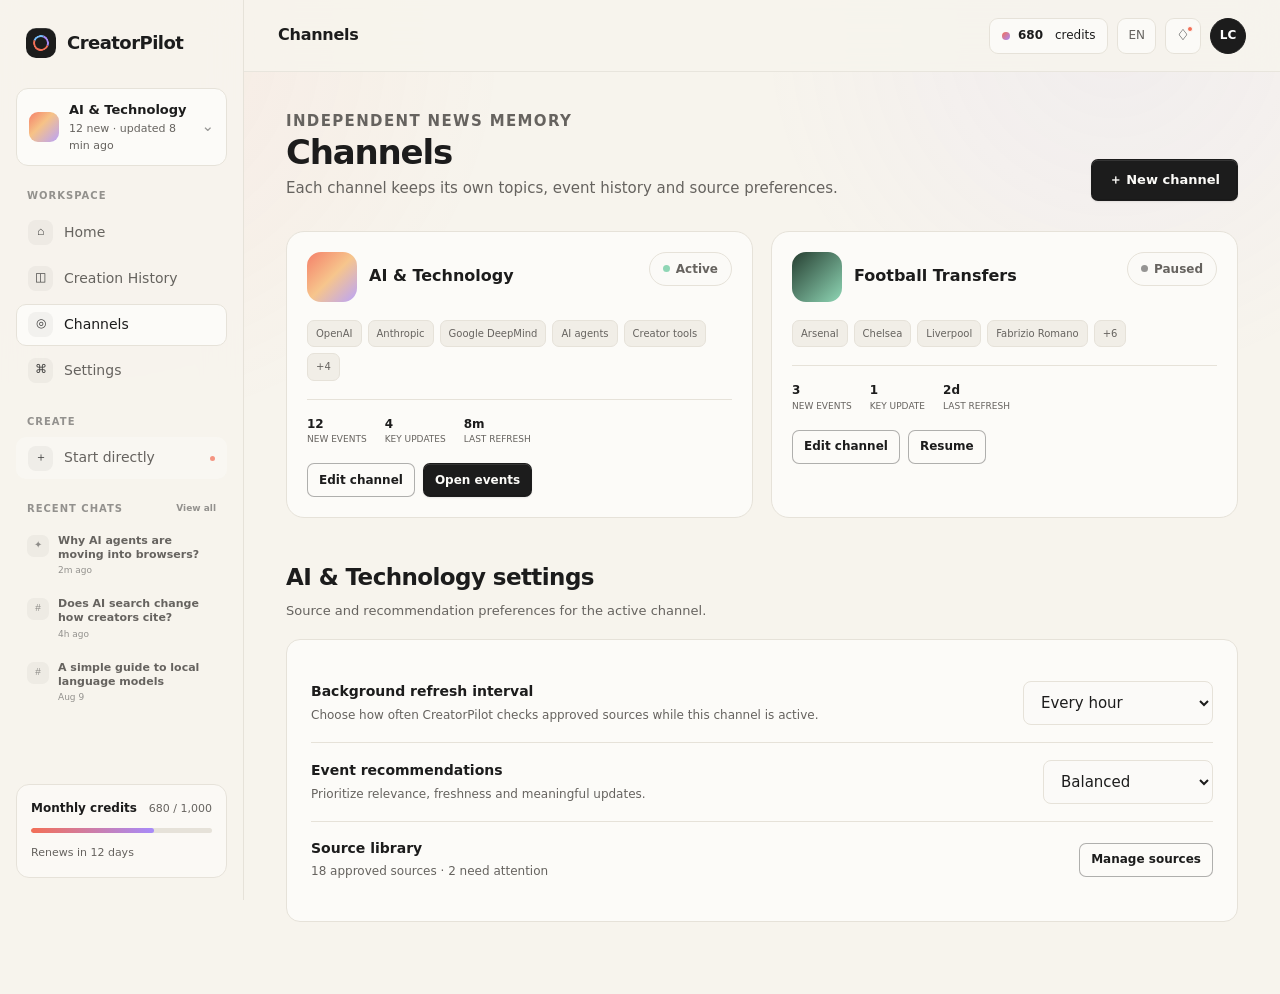
==== channels.html @ 2d54c9e5 "Publish CreatorPilot prototype" ====
<!doctype html>
<html lang="en">
<head>
  <meta charset="utf-8">
  <meta name="viewport" content="width=device-width, initial-scale=1">
  <title>Channels · CreatorPilot</title>
  <link rel="stylesheet" href="styles.css">
</head>
<body>
  <div class="app-shell" data-page="channels">
    <aside id="sidebar"></aside>
    <div class="main-shell">
      <header id="topbar"></header>
      <main class="page narrow">
        <div class="page-heading">
          <div><p class="eyebrow">Independent news memory</p><h2>Channels</h2><p>Each channel keeps its own topics, event history and source preferences.</p></div>
          <div class="actions"><button class="btn btn-primary" data-toast="New channel setup opened">＋ New channel</button></div>
        </div>
        <section class="grid grid-2">
          <article class="card card-solid card-lg channel-card">
            <div class="channel-head"><div class="channel-identity"><span class="channel-art"></span><div><h3>AI & Technology</h3></div></div><span class="badge mint channel-status">Active</span></div>
            <div class="keyword-list"><span class="keyword">OpenAI</span><span class="keyword">Anthropic</span><span class="keyword">Google DeepMind</span><span class="keyword">AI agents</span><span class="keyword">Creator tools</span><span class="keyword">+4</span></div>
            <div class="channel-stats"><div><strong>12</strong><span>NEW EVENTS</span></div><div><strong>4</strong><span>KEY UPDATES</span></div><div><strong>8m</strong><span>LAST REFRESH</span></div></div>
            <div class="row" style="gap:8px;margin-top:16px"><button class="btn btn-secondary btn-sm" data-toast="Channel editor opened">Edit channel</button><a class="btn btn-primary btn-sm" href="events.html">Open events</a></div>
          </article>
          <article class="card card-solid card-lg channel-card">
            <div class="channel-head"><div class="channel-identity"><span class="channel-art football"></span><div><h3>Football Transfers</h3></div></div><span class="badge channel-status">Paused</span></div>
            <div class="keyword-list"><span class="keyword">Arsenal</span><span class="keyword">Chelsea</span><span class="keyword">Liverpool</span><span class="keyword">Fabrizio Romano</span><span class="keyword">+6</span></div>
            <div class="channel-stats"><div><strong>3</strong><span>NEW EVENTS</span></div><div><strong>1</strong><span>KEY UPDATE</span></div><div><strong>2d</strong><span>LAST REFRESH</span></div></div>
            <div class="row" style="gap:8px;margin-top:16px"><button class="btn btn-secondary btn-sm" data-toast="Channel editor opened">Edit channel</button><button class="btn btn-secondary btn-sm" data-toast="Channel resumed">Resume</button></div>
          </article>
        </section>

        <div class="section-head"><div><h3>AI & Technology settings</h3><p>Source and recommendation preferences for the active channel.</p></div></div>
        <section class="card card-solid card-pad">
          <div class="setting-row"><div class="setting-copy"><strong>Background refresh interval</strong><span>Choose how often CreatorPilot checks approved sources while this channel is active.</span></div><select class="select" style="width:190px" aria-label="Background refresh interval"><option>Every 15 minutes</option><option>Every 30 minutes</option><option selected>Every hour</option><option>Every 3 hours</option><option>Once a day</option><option>Off</option></select></div>
          <div class="setting-row"><div class="setting-copy"><strong>Event recommendations</strong><span>Prioritize relevance, freshness and meaningful updates.</span></div><select class="select" style="width:170px"><option>Balanced</option><option>Freshest first</option><option>Closest match</option></select></div>
          <div class="setting-row"><div class="setting-copy"><strong>Source library</strong><span>18 approved sources · 2 need attention</span></div><button class="btn btn-secondary btn-sm" data-toast="Source library opened">Manage sources</button></div>
        </section>
      </main>
    </div>
  </div>
  <script src="app.js"></script>
</body>
</html>
---- styles.css ----
:root {
  --canvas: #f7f4ed;
  --surface: #fcfbf8;
  --surface-soft: #f1eee7;
  --ink: #1c1c1c;
  --ink-strong: rgba(28, 28, 28, 0.83);
  --ink-muted: #66635f;
  --ink-faint: rgba(28, 28, 28, 0.46);
  --line: #e6e2d9;
  --line-strong: rgba(28, 28, 28, 0.34);
  --coral: #f36f56;
  --coral-soft: #fbe1d9;
  --peach: #f5b66e;
  --lilac: #a78bfa;
  --sky: #77bdfb;
  --mint: #8fd6b5;
  --amber: #e9a23b;
  --danger: #d95555;
  --sidebar: 244px;
  --topbar: 72px;
  --shadow-product: 0 24px 80px rgba(28, 28, 28, 0.08);
  --shadow-float: 0 12px 36px rgba(28, 28, 28, 0.1);
  --font-sans: Manrope, Inter, "Noto Sans SC", "PingFang SC", "Microsoft YaHei", system-ui, sans-serif;
  --font-mono: "IBM Plex Mono", "SFMono-Regular", Consolas, monospace;
}

* { box-sizing: border-box; }

html { min-width: 1100px; background: var(--canvas); }

body {
  margin: 0;
  color: var(--ink);
  background:
    radial-gradient(circle at 9% 4%, rgba(243, 111, 86, 0.07), transparent 26%),
    radial-gradient(circle at 87% 3%, rgba(167, 139, 250, 0.07), transparent 24%),
    var(--canvas);
  font-family: var(--font-sans);
  font-size: 15px;
  line-height: 1.55;
  -webkit-font-smoothing: antialiased;
}

a { color: inherit; text-decoration: none; }
button, input, textarea, select { font: inherit; }
button, a, [role="button"] { -webkit-tap-highlight-color: transparent; }
button { color: inherit; }

:focus-visible {
  outline: none;
  box-shadow: 0 0 0 3px rgba(119, 189, 251, 0.35) !important;
}

.app-shell { min-height: 100vh; }

.sidebar {
  position: fixed;
  inset: 0 auto 0 0;
  z-index: 30;
  width: var(--sidebar);
  padding: 22px 16px;
  border-right: 1px solid var(--line);
  background: rgba(247, 244, 237, 0.93);
  backdrop-filter: blur(18px);
}

.brand {
  display: flex;
  align-items: center;
  gap: 11px;
  height: 42px;
  padding: 0 10px;
  font-size: 18px;
  font-weight: 700;
  letter-spacing: -0.03em;
}

.brand-mark {
  position: relative;
  display: grid;
  width: 30px;
  height: 30px;
  place-items: center;
  overflow: hidden;
  border-radius: 10px;
  color: #fff;
  background: var(--ink);
  box-shadow: inset 0 0.5px 0 rgba(255,255,255,.28);
}

.brand-mark::after {
  content: "";
  width: 12px;
  height: 12px;
  border: 2px solid var(--coral);
  border-top-color: var(--sky);
  border-right-color: var(--lilac);
  border-radius: 50%;
  transform: rotate(-24deg);
}

.workspace-switcher {
  display: flex;
  align-items: center;
  gap: 10px;
  width: 100%;
  margin: 24px 0 18px;
  padding: 11px 12px;
  border: 1px solid var(--line);
  border-radius: 12px;
  background: var(--surface);
  cursor: pointer;
  text-align: left;
}

.workspace-dot {
  width: 30px;
  height: 30px;
  border-radius: 9px;
  background:
    linear-gradient(135deg, rgba(243,111,86,.88), rgba(245,182,110,.82) 42%, rgba(167,139,250,.8));
}

.workspace-copy { min-width: 0; flex: 1; }
.workspace-copy strong, .workspace-copy span { display: block; }
.workspace-copy strong { font-size: 13px; font-weight: 650; }
.workspace-copy span { color: var(--ink-muted); font-size: 11px; }

.nav-label {
  margin: 22px 11px 8px;
  color: var(--ink-faint);
  font-size: 10px;
  font-weight: 700;
  letter-spacing: .1em;
  text-transform: uppercase;
}

.nav-label-row { display: flex; align-items: center; justify-content: space-between; gap: 8px; }
.nav-label-row a { color: var(--ink-faint); font-size: 9px; font-weight: 650; letter-spacing: 0; text-transform: none; }
.nav-label-row a:hover { color: var(--ink); }

.nav-list { display: grid; gap: 4px; }

.nav-item {
  display: flex;
  align-items: center;
  gap: 11px;
  min-height: 42px;
  padding: 0 11px;
  border: 1px solid transparent;
  border-radius: 10px;
  color: var(--ink-muted);
  font-size: 14px;
  font-weight: 520;
  transition: 140ms ease;
}

.nav-item:hover { color: var(--ink); background: rgba(28,28,28,.035); }
.nav-item.active { color: var(--ink); border-color: var(--line); background: var(--surface); }
.nav-item.pinned-create { position: relative; background: rgba(252,251,248,.5); }
.nav-item.pinned-create::after { content: ""; position: absolute; right: 11px; width: 5px; height: 5px; border-radius: 50%; background: var(--coral); opacity: .72; }

.nav-icon {
  display: grid;
  width: 25px;
  height: 25px;
  place-items: center;
  border-radius: 8px;
  color: var(--ink-strong);
  background: rgba(28,28,28,.045);
  font-family: var(--font-mono);
  font-size: 12px;
}

.session-list { display: grid; gap: 3px; }
.session-item { display: flex; align-items: flex-start; gap: 9px; min-height: 48px; padding: 8px 10px; border: 1px solid transparent; border-radius: 10px; color: var(--ink-muted); transition: 140ms ease; }
.session-item:hover { color: var(--ink); background: rgba(28,28,28,.035); }
.session-item.active { color: var(--ink); border-color: var(--line); background: var(--surface); }
.session-icon { display: grid; flex: none; width: 22px; height: 22px; margin-top: 1px; place-items: center; border-radius: 7px; color: var(--ink-faint); background: rgba(28,28,28,.045); font: 10px/1 var(--font-mono); }
.session-item.active .session-icon { color: #fff; background: var(--ink); }
.session-copy { min-width: 0; flex: 1; }
.session-copy strong { display: -webkit-box; overflow: hidden; font-size: 11px; font-weight: 580; line-height: 1.3; -webkit-box-orient: vertical; -webkit-line-clamp: 2; }
.session-copy small { display: block; margin-top: 3px; color: var(--ink-faint); font-size: 9px; line-height: 1.2; }

.sidebar-footer { position: absolute; inset: auto 16px 22px; }
.usage-mini { padding: 14px; border: 1px solid var(--line); border-radius: 13px; background: rgba(252,251,248,.72); }
.usage-mini .row { display: flex; align-items: baseline; justify-content: space-between; }
.usage-mini strong { font-size: 12px; }
.usage-mini span { color: var(--ink-muted); font-size: 11px; }
.meter { height: 5px; margin: 10px 0 7px; overflow: hidden; border-radius: 99px; background: var(--line); }
.meter > i { display: block; width: 68%; height: 100%; border-radius: inherit; background: linear-gradient(90deg, var(--coral), var(--lilac)); }

.main-shell { min-height: 100vh; margin-left: var(--sidebar); }

.topbar {
  position: sticky;
  top: 0;
  z-index: 25;
  display: flex;
  align-items: center;
  justify-content: space-between;
  height: var(--topbar);
  padding: 0 34px;
  border-bottom: 1px solid rgba(230,226,217,.82);
  background: rgba(247,244,237,.82);
  backdrop-filter: blur(18px);
}

.page-context { display: flex; align-items: center; gap: 10px; }
.page-context h1 { margin: 0; font-size: 16px; font-weight: 650; letter-spacing: -.015em; }
.page-context .crumb { color: var(--ink-faint); }
.top-actions { display: flex; align-items: center; gap: 9px; }

.credits-pill, .top-icon, .language-toggle, .avatar {
  display: inline-flex;
  align-items: center;
  justify-content: center;
  min-height: 36px;
  border: 1px solid var(--line);
  background: rgba(252,251,248,.85);
}

.credits-pill { gap: 8px; padding: 0 12px; border-radius: 9px; font-size: 12px; }
.credits-gem { width: 8px; height: 8px; border-radius: 50%; background: linear-gradient(135deg, var(--coral), var(--lilac)); }
.top-icon { position: relative; width: 36px; border-radius: 9px; cursor: pointer; }
.top-icon .ping { position: absolute; top: 7px; right: 7px; width: 6px; height: 6px; border: 1px solid var(--surface); border-radius: 50%; background: var(--coral); }
.language-toggle { padding: 0 10px; border-radius: 9px; color: var(--ink-muted); font-size: 12px; cursor: pointer; }
.avatar { width: 36px; border-color: var(--ink); border-radius: 50%; color: #fff; background: var(--ink); font-size: 12px; font-weight: 650; }

.page { width: min(1280px, calc(100vw - var(--sidebar))); margin: 0 auto; padding: 38px 42px 72px; }
.page.narrow { max-width: 1040px; }
.page.compact { max-width: 920px; }

.page-heading { display: flex; align-items: flex-end; justify-content: space-between; gap: 24px; margin-bottom: 30px; }
.page-heading h2 { margin: 0 0 6px; font-size: 34px; font-weight: 620; line-height: 1.12; letter-spacing: -.035em; }
.page-heading p { max-width: 670px; margin: 0; color: var(--ink-muted); font-size: 15px; }
.page-heading .actions { flex: none; }

.eyebrow { margin: 0 0 10px; color: var(--coral); font-size: 11px; font-weight: 750; letter-spacing: .09em; text-transform: uppercase; }
.section-title { margin: 0; font-size: 24px; font-weight: 610; line-height: 1.2; letter-spacing: -.025em; }
.section-copy { margin: 8px 0 0; color: var(--ink-muted); }

.btn {
  display: inline-flex;
  align-items: center;
  justify-content: center;
  gap: 8px;
  min-height: 42px;
  padding: 0 17px;
  border: 1px solid transparent;
  border-radius: 7px;
  background: transparent;
  cursor: pointer;
  font-size: 13px;
  font-weight: 600;
  transition: transform 140ms ease, box-shadow 140ms ease, background 140ms ease, border-color 140ms ease;
}

.btn:hover { transform: translateY(-1px); }
.btn:active { transform: translateY(0); opacity: .86; }
.btn-primary { color: #fcfbf8; background: var(--ink); box-shadow: inset 0 .5px 0 rgba(255,255,255,.24), inset 0 0 0 .5px rgba(0,0,0,.22), 0 1px 2px rgba(0,0,0,.08); }
.btn-secondary { border-color: var(--line-strong); background: rgba(252,251,248,.45); }
.btn-secondary:hover { background: rgba(28,28,28,.04); }
.btn-soft { border-color: var(--line); background: var(--surface-soft); }
.btn-coral { color: #fff; background: var(--coral); }
.btn-danger { color: var(--danger); border-color: rgba(217,85,85,.3); background: rgba(217,85,85,.05); }
.btn-block { width: 100%; }
.btn-lg { min-height: 50px; padding: 0 22px; font-size: 15px; }
.btn-sm { min-height: 34px; padding: 0 11px; font-size: 12px; }
.btn[disabled], .btn.disabled { opacity: .42; pointer-events: none; }

.card { border: 1px solid var(--line); border-radius: 14px; background: rgba(252,251,248,.7); }
.card-solid { background: var(--surface); }
.card-pad { padding: 24px; }
.card-lg { border-radius: 18px; }
.hover-card { transition: 160ms ease; }
.hover-card:hover { transform: translateY(-2px); border-color: rgba(28,28,28,.25); background: var(--surface); }

.grid { display: grid; gap: 18px; }
.grid-2 { grid-template-columns: repeat(2, minmax(0, 1fr)); }
.grid-3 { grid-template-columns: repeat(3, minmax(0, 1fr)); }
.grid-4 { grid-template-columns: repeat(4, minmax(0, 1fr)); }
.split-58 { display: grid; grid-template-columns: minmax(0, 5fr) minmax(0, 8fr); gap: 24px; }
.split-73 { display: grid; grid-template-columns: minmax(0, 7fr) minmax(0, 3fr); gap: 24px; }
.stack { display: grid; gap: 16px; }
.stack-lg { display: grid; gap: 24px; }
.row { display: flex; align-items: center; }
.row-between { display: flex; align-items: center; justify-content: space-between; gap: 16px; }
.wrap { flex-wrap: wrap; }

.muted { color: var(--ink-muted); }
.faint { color: var(--ink-faint); }
.small { font-size: 12px; }
.micro { font-size: 11px; }
.mono { font-family: var(--font-mono); }
.text-coral { color: var(--coral); }
.text-mint { color: #27795a; }
.text-amber { color: #a26810; }
.strong { font-weight: 650; }

.badge {
  display: inline-flex;
  align-items: center;
  justify-content: center;
  gap: 6px;
  min-height: 27px;
  padding: 0 9px;
  border: 1px solid var(--line);
  border-radius: 999px;
  color: var(--ink-muted);
  background: rgba(252,251,248,.8);
  font-size: 11px;
  font-weight: 580;
  line-height: 1;
  white-space: nowrap;
}

.badge::before { content: ""; width: 6px; height: 6px; border-radius: 50%; background: var(--ink-faint); }
.badge.sky::before { background: var(--sky); }
.badge.mint::before { background: var(--mint); }
.badge.coral::before { background: var(--coral); }
.badge.amber::before { background: var(--amber); }
.badge.lilac::before { background: var(--lilac); }
.badge.danger::before { background: var(--danger); }
.badge.no-dot::before { display: none; }
.badge.fill-mint { color: #215b46; border-color: rgba(68,153,113,.18); background: rgba(143,214,181,.22); }
.badge.fill-amber { color: #7c5112; border-color: rgba(233,162,59,.22); background: rgba(233,162,59,.14); }
.badge.fill-coral { color: #963825; border-color: rgba(243,111,86,.2); background: rgba(243,111,86,.12); }

.field { display: grid; gap: 7px; }
.field label { font-size: 12px; font-weight: 650; }
.field .hint { color: var(--ink-muted); font-size: 11px; }
.input, .textarea, .select {
  width: 100%;
  min-height: 44px;
  padding: 10px 13px;
  border: 1px solid var(--line);
  border-radius: 8px;
  outline: none;
  color: var(--ink);
  background: rgba(252,251,248,.82);
}
.textarea { min-height: 116px; resize: vertical; line-height: 1.6; }
.input::placeholder, .textarea::placeholder { color: rgba(102,99,95,.68); }
.input:focus, .textarea:focus, .select:focus { border-color: rgba(119,189,251,.9); box-shadow: 0 0 0 3px rgba(119,189,251,.25); }

.divider { height: 1px; margin: 24px 0; background: var(--line); }

.hero-home { position: relative; padding: 22px 0 42px; }
.hello { margin-bottom: 28px; }
.hello h2 { max-width: 720px; margin: 0; font-size: 42px; font-weight: 610; line-height: 1.08; letter-spacing: -.04em; }
.hello p { margin: 12px 0 0; color: var(--ink-muted); font-size: 16px; }

.chat-composer {
  position: relative;
  overflow: hidden;
  padding: 19px;
  border: 1px solid var(--line);
  border-radius: 20px;
  background: var(--surface);
  box-shadow: var(--shadow-product);
}
.chat-composer::before {
  content: "";
  position: absolute;
  inset: auto 8% -75% 8%;
  height: 130px;
  border-radius: 50%;
  background: linear-gradient(90deg, rgba(243,111,86,.18), rgba(245,182,110,.14), rgba(167,139,250,.16), rgba(119,189,251,.14));
  filter: blur(36px);
  pointer-events: none;
}
.composer-input { position: relative; width: 100%; min-height: 88px; border: 0; outline: none; resize: none; color: var(--ink); background: transparent; font-size: 17px; line-height: 1.5; }
.composer-bottom { position: relative; display: flex; align-items: center; justify-content: space-between; gap: 18px; }
.composer-bottom.only-send { justify-content: flex-end; }
.composer-tools { display: flex; align-items: center; gap: 7px; }
.tool-chip { display: inline-flex; align-items: center; gap: 7px; min-height: 34px; padding: 0 10px; border: 1px solid var(--line); border-radius: 8px; color: var(--ink-muted); background: var(--canvas); font-size: 12px; }
.send-button { display: grid; width: 38px; height: 38px; place-items: center; border: 0; border-radius: 10px; color: white; background: var(--ink); cursor: pointer; }

.prompt-row { display: flex; flex-wrap: wrap; gap: 8px; margin-top: 14px; }
.prompt-chip { padding: 7px 11px; border: 1px solid var(--line); border-radius: 999px; color: var(--ink-muted); background: rgba(252,251,248,.5); cursor: pointer; font-size: 11px; transition: 140ms; }
.prompt-chip:hover { color: var(--ink); border-color: var(--line-strong); background: var(--surface); }

.quick-action { display: flex; align-items: center; gap: 15px; min-height: 92px; padding: 18px; }
.quick-icon { display: grid; flex: none; width: 45px; height: 45px; place-items: center; border-radius: 13px; font-family: var(--font-mono); font-size: 16px; background: var(--surface-soft); }
.quick-icon.coral { background: var(--coral-soft); }
.quick-icon.sky { background: rgba(119,189,251,.17); }
.quick-copy { flex: 1; }
.quick-copy strong { display: block; margin-bottom: 3px; font-size: 14px; }
.quick-copy span { color: var(--ink-muted); font-size: 12px; }

.section-head { display: flex; align-items: flex-end; justify-content: space-between; gap: 20px; margin: 42px 0 18px; }
.section-head h3 { margin: 0; font-size: 23px; font-weight: 610; letter-spacing: -.025em; }
.section-head p { margin: 5px 0 0; color: var(--ink-muted); font-size: 13px; }
.text-link { color: var(--ink-muted); font-size: 12px; text-decoration: underline; text-underline-offset: 3px; }

.event-card { display: flex; flex-direction: column; min-height: 292px; padding: 20px; }
.event-meta { display: flex; align-items: center; justify-content: space-between; gap: 8px; }
.event-card h4 { margin: 20px 0 9px; font-size: 19px; font-weight: 570; line-height: 1.3; letter-spacing: -.018em; }
.event-card p { margin: 0; color: var(--ink-muted); font-size: 13px; }
.event-stats { display: flex; align-items: center; gap: 12px; margin-top: auto; padding-top: 20px; color: var(--ink-muted); font-size: 11px; }
.event-actions { display: flex; gap: 8px; margin-top: 14px; }
.reason { display: flex; gap: 7px; margin-top: 14px; padding-top: 13px; border-top: 1px solid var(--line); color: var(--ink-muted); font-size: 11px; }
.reason b { color: var(--coral); }

.filter-bar { display: flex; align-items: center; gap: 9px; margin-bottom: 22px; }
.filter-bar .search { flex: 1; }
.filter-button { min-height: 40px; padding: 0 13px; border: 1px solid var(--line); border-radius: 8px; background: var(--surface); cursor: pointer; font-size: 12px; }
.filter-button.active { color: white; border-color: var(--ink); background: var(--ink); }

.summary-panel { padding: 28px; }
.summary-panel h2 { margin: 14px 0 11px; font-size: 29px; font-weight: 610; line-height: 1.23; letter-spacing: -.03em; }
.summary-panel > p { color: var(--ink-muted); }
.timeline { display: grid; gap: 0; }
.timeline-item { position: relative; display: grid; grid-template-columns: 92px 1fr; gap: 18px; padding: 0 0 26px; }
.timeline-item:last-child { padding-bottom: 0; }
.timeline-item::before { content: ""; position: absolute; top: 9px; bottom: -9px; left: 101px; width: 1px; background: var(--line); }
.timeline-item:last-child::before { display: none; }
.timeline-time { padding-top: 1px; color: var(--ink-faint); font: 11px/1.4 var(--font-mono); text-align: right; }
.timeline-content { position: relative; padding-left: 20px; }
.timeline-content::before { content: ""; position: absolute; top: 5px; left: -4px; width: 8px; height: 8px; border: 2px solid var(--canvas); border-radius: 50%; background: var(--sky); }
.timeline-content strong { display: block; margin-bottom: 3px; font-size: 13px; }
.timeline-content p { margin: 0; color: var(--ink-muted); font-size: 12px; }

.source-card { padding: 18px; }
.source-top { display: flex; align-items: flex-start; gap: 11px; }
.source-logo { display: grid; flex: none; width: 34px; height: 34px; place-items: center; overflow: hidden; border: 1px solid var(--line); border-radius: 10px; color: var(--ink); background: #fff; font-size: 11px; font-weight: 750; }
.source-logo img { display: block; width: 21px; height: 21px; object-fit: contain; }
.source-logo-locked { color: var(--ink-muted); background: var(--surface-soft); font-family: var(--font-mono); }
.link-add-button { min-width: 78px; flex: none; padding-inline: 12px; font-size: 11px; white-space: nowrap; }
.source-head { flex: 1; }
.source-head strong { display: block; font-size: 13px; }
.source-head span { color: var(--ink-muted); font-size: 10px; }
.source-card p { margin: 13px 0; color: var(--ink-strong); font-size: 12px; }
.source-bottom { display: flex; align-items: center; justify-content: space-between; gap: 10px; }

.insight-box { padding: 18px; border: 1px solid rgba(119,189,251,.3); border-radius: 13px; background: rgba(119,189,251,.08); }
.insight-box strong { display: block; margin-bottom: 5px; font-size: 12px; }
.insight-box p { margin: 0; color: var(--ink-muted); font-size: 12px; }
.warning-box { padding: 16px; border: 1px solid rgba(233,162,59,.3); border-radius: 12px; background: rgba(233,162,59,.08); }
.warning-box strong { display: block; margin-bottom: 4px; font-size: 12px; }
.warning-box p { margin: 0; color: var(--ink-muted); font-size: 11px; }

.chat-layout { display: grid; grid-template-columns: minmax(0, 1fr) 330px; min-height: calc(100vh - var(--topbar)); }
.chat-main { display: flex; flex-direction: column; min-width: 0; padding: 30px 34px; }
.chat-side { padding: 28px 24px; border-left: 1px solid var(--line); background: rgba(252,251,248,.38); }
.chat-thread { width: min(760px, 100%); margin: 0 auto; }
.message { display: grid; grid-template-columns: 34px 1fr; gap: 12px; margin-bottom: 23px; }
.message-avatar { display: grid; width: 34px; height: 34px; place-items: center; border-radius: 10px; background: var(--surface); font-size: 11px; font-weight: 700; }
.message.user .message-avatar { color: white; background: var(--ink); }
.message-body { padding-top: 4px; }
.message-body strong { display: block; margin-bottom: 5px; font-size: 12px; }
.message-body p { margin: 0 0 10px; color: var(--ink-strong); }
.message-body ul { margin: 8px 0; padding-left: 20px; color: var(--ink-muted); }
.chat-bottom { position: sticky; bottom: 0; width: min(760px, 100%); margin: auto auto 0; padding-top: 20px; background: linear-gradient(transparent, var(--canvas) 28%); }
.chat-bottom .chat-composer { padding: 13px; border-radius: 14px; box-shadow: 0 12px 38px rgba(28,28,28,.08); }
.chat-bottom .composer-input { min-height: 52px; font-size: 14px; }

.direction-mini { padding: 18px; border: 1px solid var(--line); border-radius: 14px; background: var(--surface); }
.direction-mini h3 { margin: 0 0 15px; font-size: 15px; }
.kv-list { display: grid; gap: 13px; }
.kv span { display: block; color: var(--ink-faint); font-size: 10px; font-weight: 650; letter-spacing: .05em; text-transform: uppercase; }
.kv strong { display: block; margin-top: 3px; font-size: 12px; font-weight: 580; }
.completion { display: flex; align-items: center; gap: 12px; margin: 18px 0; }
.completion-ring { display: grid; width: 42px; height: 42px; place-items: center; border-radius: 50%; background: conic-gradient(var(--mint) 0 84%, var(--line) 84%); }
.completion-ring::after { content: "84%"; display: grid; width: 31px; height: 31px; place-items: center; border-radius: 50%; background: var(--surface); font-size: 9px; font-weight: 700; }
.completion strong, .completion span { display: block; }
.completion strong { font-size: 12px; }
.completion span { color: var(--ink-muted); font-size: 10px; }

.stepper { display: flex; align-items: center; margin-bottom: 26px; }
.step { display: flex; align-items: center; flex: 1; color: var(--ink-faint); font-size: 11px; font-weight: 600; }
.step::after { content: ""; height: 1px; flex: 1; margin: 0 10px; background: var(--line); }
.step:last-child { flex: none; }
.step:last-child::after { display: none; }
.step-num { display: grid; width: 24px; height: 24px; margin-right: 7px; place-items: center; border: 1px solid var(--line); border-radius: 50%; background: var(--surface); font: 10px var(--font-mono); }
.step.active { color: var(--ink); }
.step.active .step-num { color: white; border-color: var(--ink); background: var(--ink); }
.step.done .step-num { color: var(--ink); border-color: rgba(143,214,181,.8); background: rgba(143,214,181,.5); }

.choice-card { position: relative; display: block; padding: 22px; cursor: pointer; }
.choice-card input { position: absolute; opacity: 0; pointer-events: none; }
.choice-card:hover, .choice-card.selected, .choice-card:has(input:checked) { border-color: var(--ink); background: var(--surface); }
.choice-icon { display: grid; width: 44px; height: 44px; margin-bottom: 18px; place-items: center; border-radius: 13px; background: var(--surface-soft); font-family: var(--font-mono); font-size: 16px; }
.choice-card h3 { margin: 0 0 7px; font-size: 17px; font-weight: 610; }
.choice-card p { margin: 0; color: var(--ink-muted); font-size: 12px; }
.choice-meta { display: flex; gap: 7px; margin-top: 16px; }
.check-dot { position: absolute; top: 16px; right: 16px; display: grid; width: 21px; height: 21px; place-items: center; border: 1px solid var(--line); border-radius: 50%; color: white; font-size: 11px; }
.choice-card:has(input:checked) .check-dot, .choice-card.selected .check-dot { border-color: var(--ink); background: var(--ink); }

.info-package { display: grid; gap: 10px; }
.info-row { display: flex; align-items: center; gap: 12px; padding: 12px; border: 1px solid var(--line); border-radius: 10px; background: rgba(252,251,248,.65); }
.check { display: grid; flex: none; width: 21px; height: 21px; place-items: center; border: 1px solid var(--line); border-radius: 6px; background: var(--surface); font-size: 11px; }
.check.checked { color: white; border-color: var(--ink); background: var(--ink); }
.info-row .copy { min-width: 0; flex: 1; }
.info-row strong { display: block; overflow: hidden; font-size: 12px; text-overflow: ellipsis; white-space: nowrap; }
.info-row span { display: block; color: var(--ink-muted); font-size: 10px; }

.sticky-actions { position: sticky; bottom: 18px; z-index: 12; display: flex; align-items: center; justify-content: space-between; gap: 18px; margin-top: 30px; padding: 14px 16px; border: 1px solid var(--line); border-radius: 13px; background: rgba(252,251,248,.92); box-shadow: 0 12px 34px rgba(28,28,28,.08); backdrop-filter: blur(14px); }
.sticky-actions p { margin: 0; color: var(--ink-muted); font-size: 11px; }
.sticky-actions .actions { display: flex; gap: 8px; }

.spec-tabs, .tabs { display: flex; gap: 4px; padding: 4px; border: 1px solid var(--line); border-radius: 10px; background: var(--surface-soft); }
.tab { flex: 1; min-height: 34px; padding: 0 10px; border: 0; border-radius: 7px; color: var(--ink-muted); background: transparent; cursor: pointer; font-size: 11px; font-weight: 600; }
.tab.active { color: var(--ink); background: var(--surface); box-shadow: 0 1px 3px rgba(28,28,28,.08); }
.tab-panel { display: none; }
.tab-panel.active { display: block; }

.credit-preview { display: flex; align-items: center; gap: 13px; padding: 14px; border: 1px solid rgba(167,139,250,.25); border-radius: 12px; background: rgba(167,139,250,.08); }
.credit-preview .gem { display: grid; width: 36px; height: 36px; place-items: center; border-radius: 11px; background: rgba(167,139,250,.18); }
.credit-preview strong, .credit-preview span { display: block; }
.credit-preview strong { font-size: 12px; }
.credit-preview span { color: var(--ink-muted); font-size: 10px; }

.delivery-header { padding: 24px 26px; }
.delivery-icon { display: grid; width: 46px; height: 46px; place-items: center; border-radius: 14px; color: white; background: var(--ink); font-size: 18px; }
.delivery-title { flex: 1; }
.delivery-title h2 { margin: 0 0 3px; font-size: 21px; font-weight: 620; letter-spacing: -.02em; }
.delivery-title p { margin: 0; color: var(--ink-muted); font-size: 11px; }
.delivery-body { padding: 26px; border-top: 1px solid var(--line); }
.post-preview { padding: 28px; border: 1px solid var(--line); border-radius: 14px; background: white; }
.post-author { display: flex; align-items: center; gap: 10px; margin-bottom: 18px; }
.post-avatar { display: grid; width: 38px; height: 38px; place-items: center; border-radius: 50%; color: white; background: var(--ink); font-size: 12px; }
.post-author strong, .post-author span { display: block; }
.post-author strong { font-size: 12px; }
.post-author span { color: var(--ink-muted); font-size: 10px; }
.post-text { color: #161616; font-size: 16px; line-height: 1.58; white-space: pre-line; }
.post-stats { display: flex; gap: 20px; margin-top: 20px; padding-top: 13px; border-top: 1px solid #eee; color: #737373; font-size: 11px; }

.version-bar { display: flex; align-items: center; gap: 8px; }
.version-pill { min-height: 30px; padding: 0 10px; border: 1px solid var(--line); border-radius: 7px; color: var(--ink-muted); background: var(--surface); font-size: 11px; }

.agent-rail { display: grid; grid-template-columns: repeat(6, minmax(0, 1fr)); margin-bottom: 24px; padding: 17px; border: 1px solid var(--line); border-radius: 13px; background: rgba(252,251,248,.6); }
.agent-node { position: relative; display: grid; justify-items: center; gap: 7px; text-align: center; }
.agent-node::after { content: ""; position: absolute; top: 15px; left: calc(50% + 17px); width: calc(100% - 34px); height: 1px; background: var(--line); }
.agent-node:last-child::after { display: none; }
.agent-dot { position: relative; z-index: 2; display: grid; width: 30px; height: 30px; place-items: center; border: 1px solid var(--line); border-radius: 10px; background: var(--surface); font: 10px var(--font-mono); }
.agent-node.done .agent-dot { border-color: rgba(143,214,181,.5); background: rgba(143,214,181,.3); }
.agent-node.active .agent-dot { color: white; border-color: var(--lilac); background: var(--lilac); box-shadow: 0 0 0 5px rgba(167,139,250,.12); }
.agent-node span { color: var(--ink-muted); font-size: 9px; }

.script-card { overflow: hidden; }
.script-toolbar { display: flex; align-items: center; justify-content: space-between; gap: 14px; padding: 14px 18px; border-bottom: 1px solid var(--line); }
.script-lines { counter-reset: line; }
.script-line { display: grid; grid-template-columns: 52px 1fr 120px; gap: 14px; padding: 16px 18px; border-bottom: 1px solid var(--line); }
.script-line:last-child { border-bottom: 0; }
.timecode { color: var(--ink-faint); font: 10px/1.6 var(--font-mono); }
.script-line p { margin: 0; font-size: 13px; line-height: 1.65; }
.shot { color: var(--ink-muted); font-size: 10px; line-height: 1.5; }
.script-line.flagged { background: rgba(233,162,59,.06); }

.subcard { overflow: hidden; }
.subcard-head { display: flex; align-items: center; justify-content: space-between; gap: 14px; padding: 17px 19px; }
.subcard-head strong { font-size: 14px; }
.subcard-body { padding: 18px 19px; border-top: 1px solid var(--line); }
.file-list { display: grid; gap: 8px; }
.file-item { display: flex; align-items: center; gap: 10px; padding: 11px; border: 1px solid var(--line); border-radius: 9px; background: rgba(252,251,248,.6); }
.file-icon { display: grid; width: 30px; height: 30px; place-items: center; border-radius: 8px; background: var(--surface-soft); font: 9px var(--font-mono); }
.file-item .copy { flex: 1; }
.file-item strong, .file-item span { display: block; }
.file-item strong { font-size: 11px; }
.file-item span { color: var(--ink-muted); font-size: 9px; }

.project-table { overflow: hidden; border: 1px solid var(--line); border-radius: 14px; background: rgba(252,251,248,.65); }
.table-row { display: grid; grid-template-columns: minmax(300px, 1.7fr) 110px 110px 130px 100px; align-items: center; min-height: 74px; padding: 0 18px; border-bottom: 1px solid var(--line); }
.table-row:last-child { border-bottom: 0; }
.table-row.header { min-height: 42px; color: var(--ink-faint); background: var(--surface-soft); font-size: 10px; font-weight: 700; letter-spacing: .06em; text-transform: uppercase; }
.project-name { display: flex; align-items: center; gap: 12px; }
.project-symbol { display: grid; flex: none; width: 36px; height: 36px; place-items: center; border: 1px solid var(--line); border-radius: 11px; background: var(--surface-soft); font: 700 10px/1 var(--font-sans); font-style: normal; letter-spacing: -.03em; }
.project-symbol.source-openai { color: #fff; border-color: #242424; background: #242424; }
.project-symbol.source-hf { color: #5b4300; border-color: #f0cc60; background: #ffd76a; }
.project-symbol.source-figma { color: #fff; border-color: transparent; background: linear-gradient(135deg, #f24e1e 0 34%, #a259ff 34% 67%, #1abcfe 67%); }
.project-symbol.source-w3c { color: #fff; border-color: #256c9b; background: #317da8; }
.project-symbol.free-creation { color: var(--ink-muted); background: var(--surface-soft); font-size: 14px; }
.project-name strong, .project-name span { display: block; }
.project-name strong { font-size: 12px; }
.project-name span { color: var(--ink-muted); font-size: 10px; }
.table-cell { color: var(--ink-muted); font-size: 11px; }

.stats-grid { display: grid; grid-template-columns: repeat(4, 1fr); gap: 12px; }
.stat-card { padding: 17px; }
.stat-card span { display: block; color: var(--ink-muted); font-size: 10px; }
.stat-card strong { display: block; margin-top: 5px; font-size: 24px; font-weight: 610; letter-spacing: -.035em; }

.channel-card { padding: 20px; }
.channel-head { display: flex; align-items: flex-start; justify-content: space-between; gap: 14px; }
.channel-identity { display: flex; align-items: center; gap: 12px; }
.channel-art { width: 50px; height: 50px; border-radius: 14px; background: linear-gradient(135deg, rgba(243,111,86,.88), rgba(245,182,110,.78) 50%, rgba(167,139,250,.78)); }
.channel-art.football { background: linear-gradient(135deg, #263e31, #8fd6b5); }
.channel-identity h3 { margin: 0; font-size: 16px; }
.channel-identity p { margin: 0; color: var(--ink-muted); font-size: 10px; }
.channel-status { min-height: 34px; padding: 0 13px; font-size: 12px; font-weight: 650; }
.channel-status::before { width: 7px; height: 7px; }
.keyword-list { display: flex; flex-wrap: wrap; gap: 6px; margin: 18px 0; }
.keyword { padding: 5px 8px; border: 1px solid var(--line); border-radius: 7px; color: var(--ink-muted); background: var(--surface-soft); font-size: 10px; }
.channel-stats { display: flex; gap: 18px; padding-top: 15px; border-top: 1px solid var(--line); }
.channel-stats strong, .channel-stats span { display: block; }
.channel-stats strong { font-size: 12px; }
.channel-stats span { color: var(--ink-muted); font-size: 9px; }

.settings-layout { display: grid; grid-template-columns: 210px 1fr; gap: 28px; }
.settings-nav { display: grid; align-content: start; gap: 5px; }
.settings-nav button { min-height: 39px; padding: 0 11px; border: 0; border-radius: 8px; color: var(--ink-muted); background: transparent; cursor: pointer; text-align: left; font-size: 12px; }
.settings-nav button.active { color: var(--ink); background: var(--surface); box-shadow: inset 0 0 0 1px var(--line); }
.settings-section { padding: 24px; }
.settings-section h3 { margin: 0 0 4px; font-size: 17px; }
.settings-section > p { margin: 0 0 22px; color: var(--ink-muted); font-size: 11px; }
.setting-row { display: flex; align-items: center; justify-content: space-between; gap: 22px; padding: 17px 0; border-top: 1px solid var(--line); }
.setting-row:first-of-type { border-top: 0; }
.setting-copy strong, .setting-copy span { display: block; }
.setting-copy strong { font-size: 14px; line-height: 1.4; }
.setting-copy span { margin-top: 4px; color: var(--ink-muted); font-size: 12px; line-height: 1.5; }
.toggle { position: relative; width: 38px; height: 22px; flex: none; border: 0; border-radius: 99px; background: #d3d0c9; cursor: pointer; }
.toggle::after { content: ""; position: absolute; top: 3px; left: 3px; width: 16px; height: 16px; border-radius: 50%; background: #fff; box-shadow: 0 1px 3px rgba(0,0,0,.15); transition: 150ms; }
.toggle.on { background: var(--ink); }
.toggle.on::after { left: 19px; }

.auth-shell { display: grid; min-height: 100vh; grid-template-columns: 1fr 1fr; }
.auth-art { position: relative; display: flex; flex-direction: column; justify-content: space-between; overflow: hidden; padding: 42px; border-right: 1px solid var(--line); }
.auth-art::before, .auth-art::after { content: ""; position: absolute; border-radius: 50%; filter: blur(38px); }
.auth-art::before { top: 21%; left: 8%; width: 380px; height: 380px; background: rgba(243,111,86,.22); }
.auth-art::after { right: -6%; bottom: 12%; width: 430px; height: 430px; background: rgba(167,139,250,.18); }
.auth-art > * { position: relative; z-index: 2; }
.auth-quote { max-width: 560px; }
.auth-quote h1 { margin: 0; font-size: 46px; font-weight: 610; line-height: 1.08; letter-spacing: -.045em; }
.auth-quote p { margin: 16px 0 0; color: var(--ink-muted); font-size: 16px; }
.evidence-ribbon { display: grid; grid-template-columns: repeat(4, 1fr); align-items: center; gap: 10px; width: 520px; max-width: 100%; padding: 18px; border: 1px solid var(--line); border-radius: 18px; background: rgba(252,251,248,.66); box-shadow: var(--shadow-product); backdrop-filter: blur(14px); }
.ribbon-node { position: relative; display: grid; gap: 7px; justify-items: center; font-size: 9px; color: var(--ink-muted); }
.ribbon-node::after { content: ""; position: absolute; top: 15px; left: calc(50% + 20px); width: calc(100% - 30px); height: 2px; background: linear-gradient(90deg, var(--coral), var(--lilac), var(--sky)); opacity: .6; }
.ribbon-node:last-child::after { display: none; }
.ribbon-dot { position: relative; z-index: 2; display: grid; width: 30px; height: 30px; place-items: center; border: 1px solid var(--line); border-radius: 10px; background: var(--surface); }
.auth-panel { display: grid; place-items: center; padding: 48px; background: rgba(252,251,248,.5); }
.auth-box { width: 390px; }
.auth-box h2 { margin: 0 0 8px; font-size: 30px; font-weight: 610; letter-spacing: -.035em; }
.auth-box > p { margin: 0 0 28px; color: var(--ink-muted); }
.oauth-button { display: flex; align-items: center; justify-content: center; gap: 10px; width: 100%; min-height: 46px; border: 1px solid var(--line-strong); border-radius: 8px; background: var(--surface); cursor: pointer; font-size: 13px; font-weight: 600; }
.or { display: flex; align-items: center; gap: 12px; margin: 21px 0; color: var(--ink-faint); font-size: 10px; }
.or::before, .or::after { content: ""; height: 1px; flex: 1; background: var(--line); }
.legal { margin-top: 18px; color: var(--ink-faint); font-size: 10px; text-align: center; }

.onboarding-shell { min-height: 100vh; padding: 30px 40px 70px; }
.onboarding-top { display: flex; align-items: center; justify-content: space-between; max-width: 1120px; margin: 0 auto 60px; }
.onboarding-main { max-width: 930px; margin: 0 auto; }
.onboarding-main h1 { max-width: 620px; margin: 0; font-size: 43px; font-weight: 610; line-height: 1.08; letter-spacing: -.04em; }
.onboarding-main > p { max-width: 620px; margin: 14px 0 32px; color: var(--ink-muted); font-size: 16px; }
.template-card { min-height: 250px; padding: 24px; cursor: pointer; }
.template-visual { height: 96px; margin-bottom: 22px; border-radius: 13px; background: radial-gradient(circle at 25% 45%, rgba(243,111,86,.75), transparent 27%), radial-gradient(circle at 70% 42%, rgba(167,139,250,.7), transparent 27%), var(--surface-soft); }
.template-visual.football { background: radial-gradient(circle at 30% 45%, rgba(143,214,181,.85), transparent 27%), radial-gradient(circle at 75% 40%, rgba(38,62,49,.55), transparent 28%), var(--surface-soft); }
.template-card h3 { margin: 0 0 6px; font-size: 17px; }
.template-card p { margin: 0; color: var(--ink-muted); font-size: 12px; }
.template-card.selected { border-color: var(--ink); box-shadow: 0 0 0 1px var(--ink); }

.notification-panel { position: fixed; top: 64px; right: 28px; z-index: 80; display: none; width: 350px; overflow: hidden; border: 1px solid var(--line); border-radius: 15px; background: var(--surface); box-shadow: var(--shadow-float); }
.notification-panel.open { display: block; }
.notification-head { display: flex; align-items: center; justify-content: space-between; padding: 16px 18px; border-bottom: 1px solid var(--line); }
.notification-head strong { font-size: 13px; }
.notification-item { display: flex; gap: 11px; padding: 15px 18px; border-bottom: 1px solid var(--line); }
.notification-item:last-child { border-bottom: 0; }
.notification-item .dot { flex: none; width: 8px; height: 8px; margin-top: 6px; border-radius: 50%; background: var(--coral); }
.notification-item strong { display: block; font-size: 11px; }
.notification-item span { display: block; margin-top: 2px; color: var(--ink-muted); font-size: 10px; }

.toast { position: fixed; right: 28px; bottom: 28px; z-index: 100; display: flex; align-items: center; gap: 10px; min-width: 280px; padding: 13px 15px; border: 1px solid var(--line); border-radius: 11px; background: var(--ink); color: white; box-shadow: var(--shadow-float); opacity: 0; transform: translateY(12px); pointer-events: none; transition: 180ms; }
.toast.show { opacity: 1; transform: translateY(0); }
.toast .toast-dot { width: 8px; height: 8px; border-radius: 50%; background: var(--mint); }
.toast span { font-size: 11px; }

.empty-state { display: grid; justify-items: center; padding: 55px 24px; text-align: center; }
.empty-art { display: grid; width: 70px; height: 70px; margin-bottom: 18px; place-items: center; border: 1px solid var(--line); border-radius: 22px; background: var(--surface-soft); font: 22px var(--font-mono); }
.empty-state h3 { margin: 0 0 7px; font-size: 17px; }
.empty-state p { max-width: 380px; margin: 0 0 18px; color: var(--ink-muted); font-size: 12px; }

@media (prefers-reduced-motion: reduce) {
  *, *::before, *::after { scroll-behavior: auto !important; transition-duration: .001ms !important; animation-duration: .001ms !important; animation-iteration-count: 1 !important; }
}

@media (max-width: 1180px) {
  .page { padding-inline: 30px; }
  .grid-4 { grid-template-columns: repeat(2, 1fr); }
  .table-row { grid-template-columns: minmax(280px, 1.7fr) 90px 90px 110px 80px; }
}
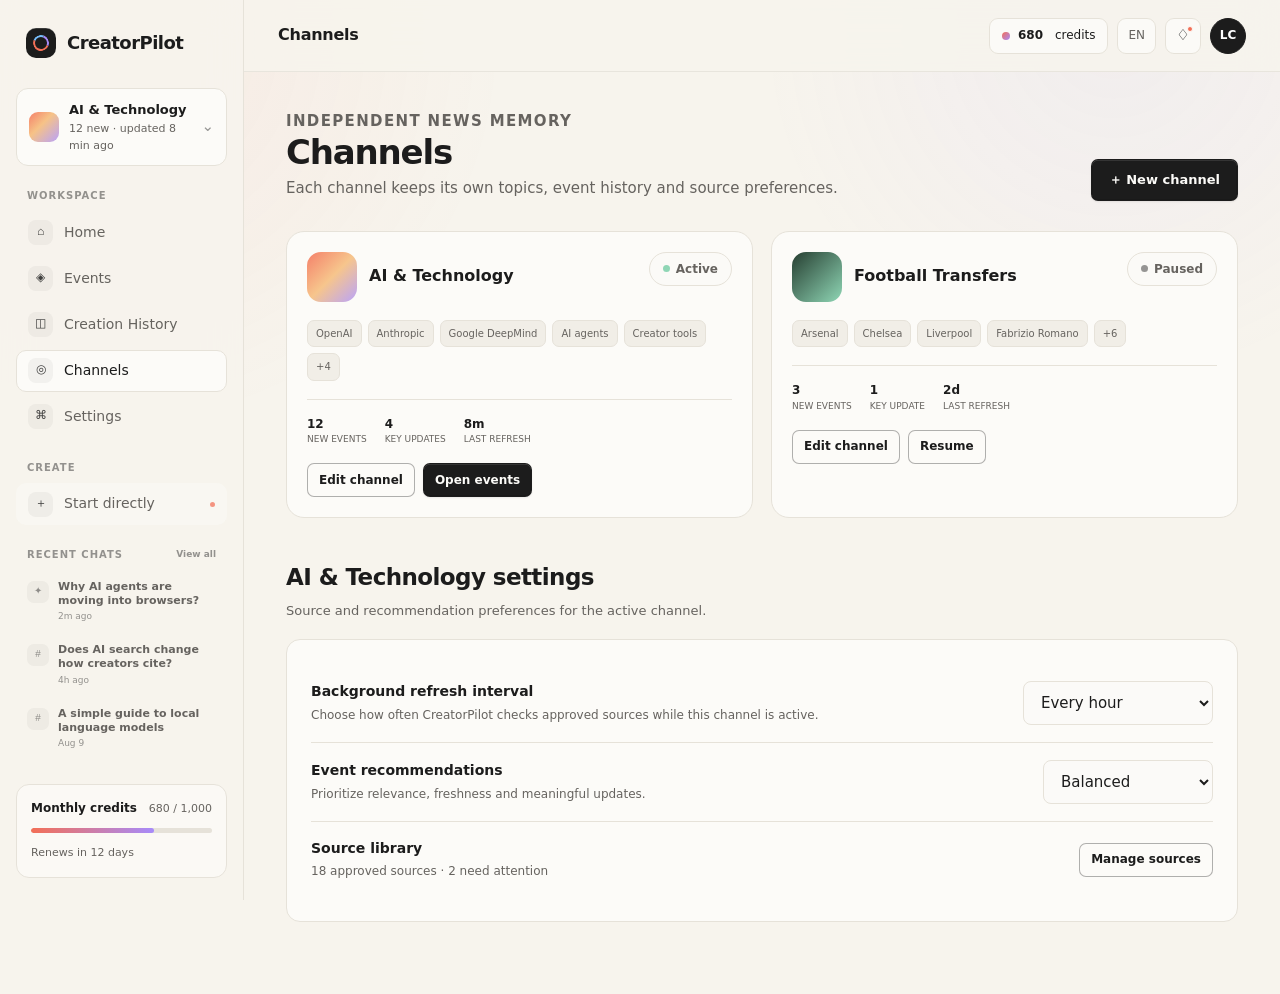
==== commit 1714e08f: "Update CreatorPilot prototype navigation and settings" ====
--- a/channels.html
+++ b/channels.html
@@ -33,13 +33,13 @@
 
         <div class="section-head"><div><h3>AI & Technology settings</h3><p>Source and recommendation preferences for the active channel.</p></div></div>
         <section class="card card-solid card-pad">
-          <div class="setting-row"><div class="setting-copy"><strong>Background refresh interval</strong><span>Choose how often CreatorPilot checks approved sources while this channel is active.</span></div><select class="select" style="width:190px" aria-label="Background refresh interval"><option>Every 15 minutes</option><option>Every 30 minutes</option><option selected>Every hour</option><option>Every 3 hours</option><option>Once a day</option><option>Off</option></select></div>
+          <div class="setting-row"><div class="setting-copy"><strong>Background refresh interval</strong><span>Choose how often CreatorPilot checks approved sources while this channel is active.</span></div><select class="select" style="width:190px" aria-label="Background refresh interval"><option selected>Every hour</option><option>Every 3 hours</option><option>Every 6 hours</option><option>Every 12 hours</option><option>Every 24 hours</option></select></div>
           <div class="setting-row"><div class="setting-copy"><strong>Event recommendations</strong><span>Prioritize relevance, freshness and meaningful updates.</span></div><select class="select" style="width:170px"><option>Balanced</option><option>Freshest first</option><option>Closest match</option></select></div>
           <div class="setting-row"><div class="setting-copy"><strong>Source library</strong><span>18 approved sources · 2 need attention</span></div><button class="btn btn-secondary btn-sm" data-toast="Source library opened">Manage sources</button></div>
         </section>
       </main>
     </div>
   </div>
-  <script src="app.js"></script>
+  <script src="app.js?v=20260816-events-nav"></script>
 </body>
 </html>
